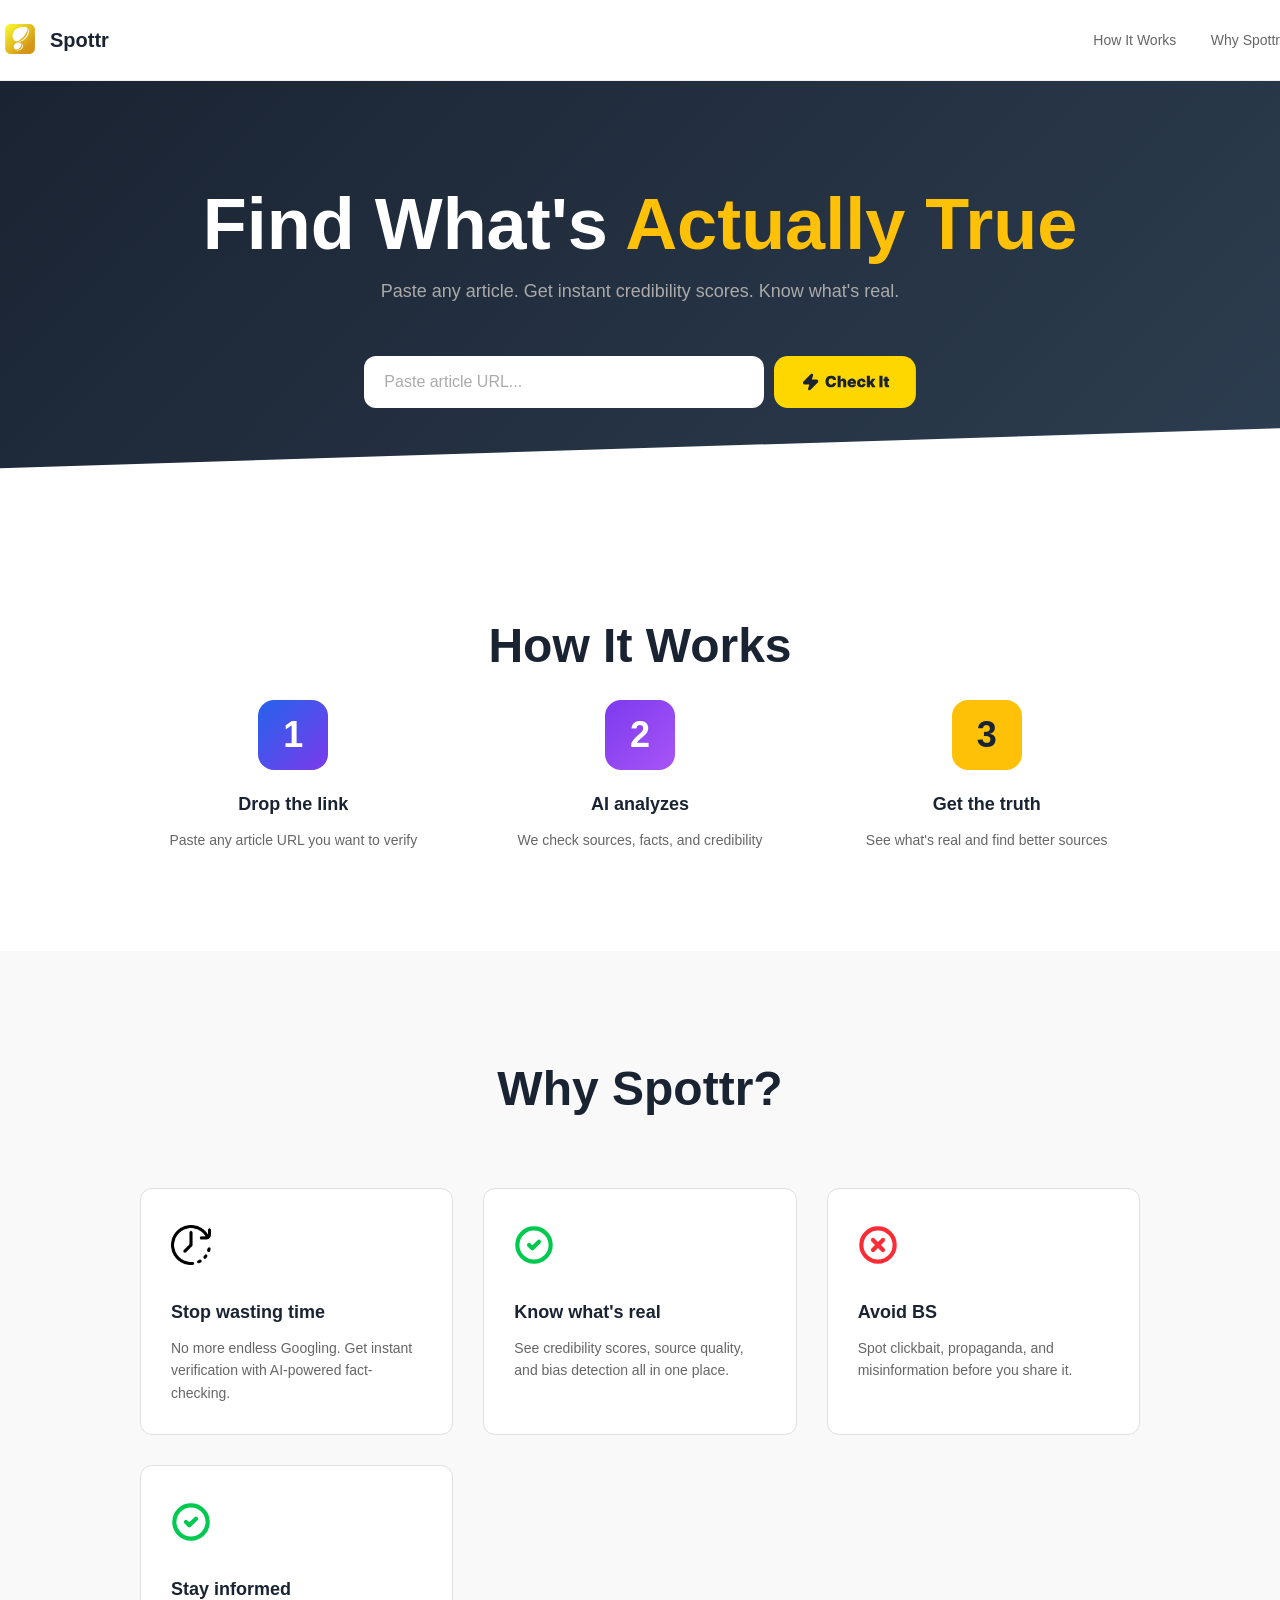
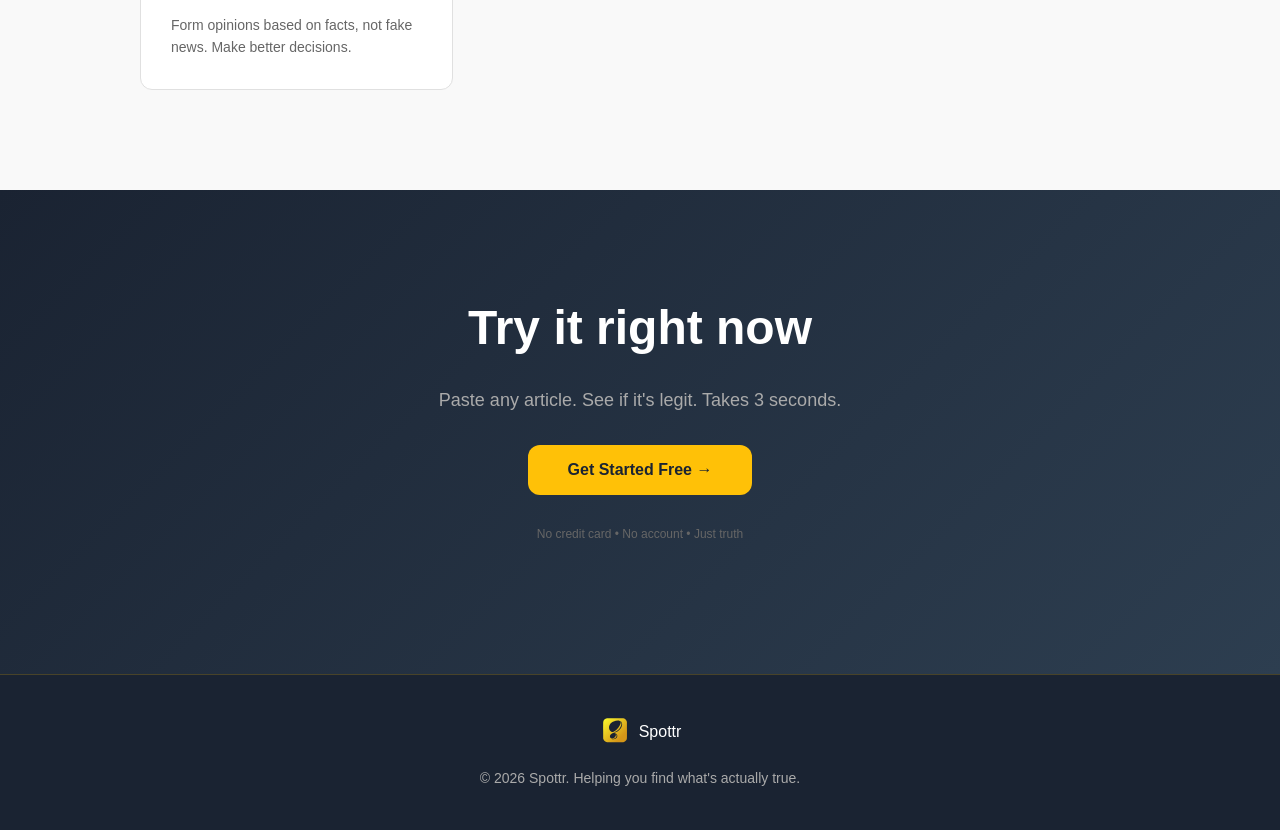
==== spottr/index.html @ 3aa5d0f4 "Add files via upload "update website"" ====
<!DOCTYPE html>
<html lang="en">
<head>
    <meta charset="UTF-8">
    <meta name="viewport" content="width=device-width, initial-scale=1.0">
    <title>Spottr - Fake News Detector</title>
    <link rel="stylesheet" href="style.css">
</head>
<body>
    <!-- HOME PAGE -->
    <div class="home-page" id="homePage">
        <header>
            <div class="logo-section" onclick="goHome()">
                <div class="logo">
                    <img src="img/yellow logo.svg" width="40" height="40" alt="Spottr logo">
                </div>
                <div class="logo-text">Spottr</div>
            </div>
            <nav>
                <a href="#how">How It Works</a>
                <a href="#why">Why Spottr</a>
                
            </nav>
        </header>

        <!-- Hero Section -->
        <section class="hero-section">
            <div class="container">
                <h1>Find What's <span>Actually True</span></h1>
                <p>Paste any article. Get instant credibility scores. Know what's real.</p>

                <div class="input-group">
                    <input type="text" id="homeUrlInput" placeholder="Paste article URL...">
                    <button class="btn-check" onclick="goToDetector()">
                        <img src="img/checkit.svg" alt="Check It">
                    </button>
                </div>
            </div>
        </section>

        <!-- How It Works -->
        <section class="how-works" id="how">
            <div class="container">
                <h2>How It Works</h2>
               
                <div class="steps">
                    <div class="step">
                        <div class="step-number">1</div>
                        <h3>Drop the link</h3>
                        <p>Paste any article URL you want to verify</p>
                    </div>
                    <div class="step">
                        <div class="step-number">2</div>
                        <h3>AI analyzes</h3>
                        <p>We check sources, facts, and credibility</p>
                    </div>
                    <div class="step">
                        <div class="step-number">3</div>
                        <h3>Get the truth</h3>
                        <p>See what's real and find better sources</p>
                    </div>
                </div>
            </div>
        </section>

        <!-- Why Spottr -->
        <section class="why-spottr" id="why">
            <div class="container">
                <h2>Why Spottr?</h2>

                <div class="benefits">
                    <div class="benefit">
                        <div class="benefit-icon"><img src="img/clock.png" width="40" height="40" alt="clock"></div>
                        <h3>Stop wasting time</h3>
                        <p>No more endless Googling. Get instant verification with AI-powered fact-checking.</p>
                    </div>
                    <div class="benefit">
                        <div class="benefit-icon"><img src="img/check.svg" width="40" height="40" alt="check"></div>
                        <h3>Know what's real</h3>
                        <p>See credibility scores, source quality, and bias detection all in one place.</p>
                    </div>
                    <div class="benefit">
                        <div class="benefit-icon"><img src="img/error.svg" width="40" height="40" alt="error"></div>
                        <h3>Avoid BS</h3>
                        <p>Spot clickbait, propaganda, and misinformation before you share it.</p>
                    </div>
                    <div class="benefit">
                        <div class="benefit-icon"><img src="img/check.svg" width="40" height="40" alt="check"></div>
                        <h3>Stay informed</h3>
                        <p>Form opinions based on facts, not fake news. Make better decisions.</p>
                    </div>
                </div>
            </div>
        </section>

        <!-- CTA Section -->
        <section class="cta-section">
            <div class="container">
                <h2>Try it right now</h2>
                <p>Paste any article. See if it's legit. Takes 3 seconds.</p>
                <button class="btn-started" onclick="goToDetector()">Get Started Free →</button>
                <p style="margin-top: 30px; font-size: 12px; color: #666;">No credit card • No account • Just truth</p>
            </div>
        </section>

        <!-- Footer -->
        <footer>
            <div class="footer-logo">
                <div class="logo">
                    <img src="img/yellow logo.svg" width="32" height="32" alt="Spottr logo">
                </div>
                <span>Spottr</span>
            </div>
            <p>&copy; 2026 Spottr. Helping you find what's actually true.</p>
        </footer>
    </div>

    <!-- DETECTOR PAGE -->
    <div class="detector-page" id="detectorPage">
        <button class="back-btn" onclick="goHome()">← Back Home</button>

        <div class="container">
            <div class="detector-header">
                <div class="logo">
                    <img src="img/yellow logo.svg" width="40" height="40" alt="Spottr logo">
                </div>
                <div class="logo-text">Spottr</div>
            </div>

            <div class="detector-hero">
                <h1>Find What's <span>Actually True</span></h1>
                <p>Paste any article. Get instant credibility scores. Know what's real.</p>

                <div class="detector-input-group">
                    <input type="text" id="detectorUrlInput" placeholder="Paste article URL...">
                    <button class="btn-check" id="checkBtn">
                        <img src="img/checkit.svg" alt="Check It">
                    </button>
                </div>
            </div>

            <div class="loading" id="loading">
                <div class="spinner"></div>
                <p>Analyzing article...</p>
            </div>

            <div class="results" id="results">
                <div class="result-header">
                    <div class="url-display" id="resultUrl"></div>
                </div>

                <div class="score-section">
                    <div class="score-circle" id="scoreCircle">
                        <div class="score-inner">
                            <div class="score-number" id="scoreNumber">0</div>
                            <div class="score-label">credibility</div>
                        </div>
                    </div>

                    <div class="score-info">
                        <h3 id="scoreTitle">Analysis Result</h3>
                        <p id="scoreDescription"></p>
                        <div id="riskBadge" class="risk-badge"></div>
                    </div>
                </div>

                <div class="details-section">
                    <div class="detail-box">
                        <h4>✓ Positive Indicators</h4>
                        <ul id="positiveList"></ul>
                    </div>

                    <div class="detail-box negative">
                        <h4>⚠ Warning Signs</h4>
                        <ul id="warningList"></ul>
                    </div>
                </div>

                <button class="btn-reset" id="resetBtn">Check Another Article</button>
            </div>
        </div>
    </div>

    <script>
        // Navigation
        function goHome() {
            document.getElementById('homePage').classList.remove('hidden');
            document.getElementById('detectorPage').classList.remove('active');
            window.scrollTo(0, 0);
        }

        function goToDetector() {
            document.getElementById('homePage').classList.add('hidden');
            document.getElementById('detectorPage').classList.add('active');
            window.scrollTo(0, 0);
            document.getElementById('detectorUrlInput').focus();
        }

        // Demo data generator
        function generateAnalysis(url) {
            const analyses = [
                {
                    score: 78,
                    title: 'Likely Reliable',
                    description: 'This article appears to come from a known news source with credible reporting history. Some minor concerns detected.',
                    risk: 'low',
                    riskText: 'Low Risk',
                    positives: [
                        'From established news outlet',
                        'Multiple cited sources',
                        'Professional writing quality',
                        'Recent publication date'
                    ],
                    warnings: [
                        'Some sensationalized headlines',
                        'Limited peer sources'
                    ]
                },
                {
                    score: 45,
                    title: 'Questionable Credibility',
                    description: 'Multiple warning signs detected. This article contains unverified claims and inconsistent sourcing. Recommend further research.',
                    risk: 'medium',
                    riskText: 'Medium Risk',
                    positives: [
                        'Uses some legitimate sources',
                        'Readable format'
                    ],
                    warnings: [
                        'Unverified claims present',
                        'Sensationalized tone',
                        'Contradictory information',
                        'Unknown author'
                    ]
                },
                {
                    score: 22,
                    title: 'Not Reliable',
                    description: 'This appears to be misinformation. Multiple red flags detected including false claims, missing sources, and typical fake news patterns.',
                    risk: 'high',
                    riskText: 'High Risk - Not Real',
                    positives: [
                        'Has article format'
                    ],
                    warnings: [
                        'Fabricated sources',
                        'False claims detected',
                        'Extreme clickbait language',
                        'No author attribution',
                        'Typical fake news patterns',
                        'Misleading statistics'
                    ]
                },
                {
                    score: 89,
                    title: 'Highly Credible',
                    description: 'Strong indicators of reliability. Article comes from reputable source with verified facts and transparent sourcing.',
                    risk: 'low',
                    riskText: 'Very Low Risk',
                    positives: [
                        'Peer-reviewed sources',
                        'Transparent fact-checking',
                        'Expert citations',
                        'Balanced perspective',
                        'Clear methodology'
                    ],
                    warnings: [
                        'None detected'
                    ]
                },
                {
                    score: 35,
                    title: 'Likely Misinformation',
                    description: 'Strong evidence of false information. Multiple fact-check failures and suspicious patterns identified.',
                    risk: 'high',
                    riskText: 'High Risk - Likely Fake',
                    positives: [
                        'Formatted as news'
                    ],
                    warnings: [
                        'False headline claims',
                        'Unverified quotes',
                        'Photoshopped images detected',
                        'Inflammatory language',
                        'No credible sources',
                        'Proven false before'
                    ]
                }
            ];

            return analyses[Math.floor(Math.random() * analyses.length)];
        }

        function updateScoreCircle(score) {
            const angle = (score / 100) * 360;
            document.getElementById('scoreCircle').style.setProperty('--score-angle', angle + 'deg');
        }

        function displayResults(url, analysis) {
            document.getElementById('resultUrl').textContent = url;
            document.getElementById('scoreNumber').textContent = analysis.score;
            document.getElementById('scoreTitle').textContent = analysis.title;
            document.getElementById('scoreDescription').textContent = analysis.description;

            const badge = document.getElementById('riskBadge');
            badge.textContent = analysis.riskText;
            badge.className = 'risk-badge risk-' + analysis.risk;

            const positiveList = document.getElementById('positiveList');
            positiveList.innerHTML = analysis.positives
                .map(item => `<li><svg width="16" height="16" viewBox="0 0 48 48" fill="none" xmlns="http://www.w3.org/2000/svg" style="flex-shrink: 0;">
                    <path d="M24 44C35.0457 44 44 35.0457 44 24C44 12.9543 35.0457 4 24 4C12.9543 4 4 12.9543 4 24C4 35.0457 12.9543 44 24 44Z" stroke="#4caf50" stroke-width="3" stroke-linecap="round" stroke-linejoin="round"/>
                    <path d="M18 24L22 28L30 20" stroke="#4caf50" stroke-width="3" stroke-linecap="round" stroke-linejoin="round"/>
                </svg>${item}</li>`)
                .join('');

            const warningList = document.getElementById('warningList');
            warningList.innerHTML = analysis.warnings
                .map(item => `<li><svg width="16" height="16" viewBox="0 0 48 48" fill="none" xmlns="http://www.w3.org/2000/svg" style="flex-shrink: 0;">
                    <path d="M24 44C35.0457 44 44 35.0457 44 24C44 12.9543 35.0457 4 24 4C12.9543 4 4 12.9543 4 24C4 35.0457 12.9543 44 24 44Z" stroke="#ff6b6b" stroke-width="3" stroke-linecap="round" stroke-linejoin="round"/>
                    <path d="M30 18L18 30" stroke="#ff6b6b" stroke-width="3" stroke-linecap="round" stroke-linejoin="round"/>
                    <path d="M18 18L30 30" stroke="#ff6b6b" stroke-width="3" stroke-linecap="round" stroke-linejoin="round"/>
                </svg>${item}</li>`)
                .join('');

            updateScoreCircle(analysis.score);
        }

        // Detector events
        const checkBtn = document.getElementById('checkBtn');
        const resetBtn = document.getElementById('resetBtn');
        const detectorUrlInput = document.getElementById('detectorUrlInput');
        const homeUrlInput = document.getElementById('homeUrlInput');

        checkBtn.addEventListener('click', () => {
            const url = detectorUrlInput.value.trim();

            if (!url) {
                alert('Please paste a URL');
                return;
            }

            document.getElementById('loading').style.display = 'block';
            document.getElementById('results').style.display = 'none';

            setTimeout(() => {
                const analysis = generateAnalysis(url);
                displayResults(url, analysis);
                document.getElementById('loading').style.display = 'none';
                document.getElementById('results').style.display = 'block';
            }, 2000);
        });

        resetBtn.addEventListener('click', () => {
            detectorUrlInput.value = '';
            document.getElementById('results').style.display = 'none';
            detectorUrlInput.focus();
        });

        detectorUrlInput.addEventListener('keypress', (e) => {
            if (e.key === 'Enter') {
                checkBtn.click();
            }
        });

        homeUrlInput.addEventListener('keypress', (e) => {
            if (e.key === 'Enter') {
                goToDetector();
                setTimeout(() => {
                    detectorUrlInput.value = homeUrlInput.value;
                    checkBtn.click();
                }, 100);
            }
        });
    </script>
</body>
</html>
---- spottr/style.css ----
* {
            margin: 0;
            padding: 0;
            box-sizing: border-box;
        }

        body {
            font-family: -apple-system, BlinkMacSystemFont, 'Segoe UI', Roboto, sans-serif;
            background: #fff;
            color: #333;
            line-height: 1.6;
        }

        .container {
            max-width: 1200px;
            margin: 0 auto;
            padding: 0 20px;
        }

        /* ===== HEADER ===== */
        header {
            display: flex;
            align-items: center;
            justify-content: space-between;
            padding: 20px 0;
            border-bottom: 1px solid #f0f0f0;
        }

        .logo-section {
            display: flex;
            align-items: center;
            gap: 10px;
            cursor: pointer;
        }

        .logo {
            width: 40px;
            height: 40px;
            display: flex;
            align-items: center;
            justify-content: center;
        }

        .logo svg {
            width: 100%;
            height: 100%;
        }

        .logo-text {
            font-size: 20px;
            font-weight: 600;
            color: #1a2332;
        }

        nav a {
            color: #666;
            text-decoration: none;
            margin-left: 30px;
            font-size: 14px;
            transition: color 0.3s;
        }

        nav a:hover {
            color: #ffc107;
        }

        /* ===== HOME PAGE ===== */
        .home-page {
            display: block;
        }

        .home-page.hidden {
            display: none;
        }

        /* Hero Section */
        .hero-section {
            background: linear-gradient(135deg, #1a2332 0%, #2d3e50 100%);
            color: white;
            padding: 100px 20px;
            text-align: center;
            position: relative;
            overflow: hidden;
        }

        .hero-section::after {
            content: '';
            position: absolute;
            bottom: 0;
            left: 0;
            right: 0;
            height: 80px;
            background: white;
            clip-path: polygon(0 50%, 100% 0, 100% 100%, 0 100%);
        }

        .hero-section .container {
            position: relative;
            z-index: 1;
        }

        .hero-section h1 {
            font-size: 72px;
            font-weight: 700;
            margin-bottom: 10px;
            line-height: 1.2;
        }

        .hero-section h1 span {
            color: #ffc107;
        }

        .hero-section p {
            font-size: 18px;
            color: #aaa;
            max-width: 600px;
            margin: 0 auto 50px;
        }

        .input-group {
            display: flex;
            gap: 10px;
            max-width: 600px;
            margin: 0 auto;
            justify-content: center;
        }

        input[type="text"] {
            flex: 1;
            max-width: 400px;
            padding: 16px 20px;
            border: none;
            border-radius: 12px;
            font-size: 16px;
            background: #fff;
            color: #333;
        }

        input[type="text"]::placeholder {
            color: #aaa;
        }

        .btn-check {
            background: none;
            border: none;
            padding: 0;
            cursor: pointer;
            display: inline-flex;
            align-items: center;
            transition: transform 0.2s ease, opacity 0.2s ease;
        }

        .btn-check img {
            display: block;
            height: 52px;
            width: auto;
        }

        .btn-check:hover {
            transform: translateY(-2px);
            opacity: 0.9;
        }

        .btn-check:active {
            transform: translateY(0);
        }

        .btn-primary {
            padding: 16px 28px;
            background: #ffc107;
            border: none;
            border-radius: 12px;
            font-size: 16px;
            font-weight: 600;
            color: #1a2332;
            cursor: pointer;
            display: inline-flex;
            align-items: center;
            gap: 8px;
            transition: all 0.3s ease;
            white-space: nowrap;
            text-decoration: none;
        }

        .btn-primary:hover {
            background: #ffb300;
            transform: translateY(-2px);
            box-shadow: 0 8px 20px rgba(255, 193, 7, 0.3);
        }

        .btn-primary:active {
            transform: translateY(0);
        }

        /* How It Works */
        .how-works {
            padding: 100px 20px;
            background: white;
        }

        .how-works h2 {
            text-align: center;
            font-size: 48px;
            margin-bottom: 15px;
            color: #1a2332;
        }

        .how-works > p {
            text-align: center;
            color: #999;
            margin-bottom: 60px;
        }

        .steps {
            display: grid;
            grid-template-columns: repeat(auto-fit, minmax(250px, 1fr));
            gap: 40px;
            max-width: 1000px;
            margin: 0 auto;
        }

        .step {
            text-align: center;
        }

        .step-number {
            width: 70px;
            height: 70px;
            background: linear-gradient(135deg, #2563eb 0%, #7c3aed 100%);
            color: white;
            border-radius: 16px;
            display: flex;
            align-items: center;
            justify-content: center;
            font-size: 36px;
            font-weight: 700;
            margin: 0 auto 20px;
        }

        .step:nth-child(2) .step-number {
            background: linear-gradient(135deg, #7c3aed 0%, #a855f7 100%);
        }

        .step:nth-child(3) .step-number {
            background: #ffc107;
            color: #1a2332;
        }

        .step h3 {
            font-size: 18px;
            margin-bottom: 10px;
            color: #1a2332;
        }

        .step p {
            color: #666;
            font-size: 14px;
        }

        /* Why Spottr */
        .why-spottr {
            padding: 100px 20px;
            background: #f9f9f9;
        }

        .why-spottr h2 {
            text-align: center;
            font-size: 48px;
            margin-bottom: 60px;
            color: #1a2332;
        }

        .benefits {
            display: grid;
            grid-template-columns: repeat(auto-fit, minmax(300px, 1fr));
            gap: 30px;
            max-width: 1000px;
            margin: 0 auto;
        }

        .benefit {
            background: white;
            padding: 30px;
            border-radius: 12px;
            border: 1px solid #e0e0e0;
            transition: all 0.3s ease;
        }

        .benefit:hover {
            box-shadow: 0 10px 30px rgba(0, 0, 0, 0.1);
            border-color: #ffc107;
        }

        .benefit-icon {
            font-size: 40px;
            margin-bottom: 15px;
        }

        .benefit h3 {
            font-size: 18px;
            margin-bottom: 10px;
            color: #1a2332;
        }

        .benefit p {
            color: #666;
            font-size: 14px;
            line-height: 1.6;
        }

        /* CTA Section */
        .cta-section {
            padding: 100px 20px;
            background: linear-gradient(135deg, #1a2332 0%, #2d3e50 100%);
            color: white;
            text-align: center;
        }

        .cta-section h2 {
            font-size: 48px;
            margin-bottom: 20px;
        }

        .cta-section p {
            font-size: 18px;
            color: #aaa;
            margin-bottom: 30px;
        }

        .btn-started {
            padding: 16px 40px;
            background: #ffc107;
            border: none;
            border-radius: 12px;
            font-size: 16px;
            font-weight: 600;
            color: #1a2332;
            cursor: pointer;
            display: inline-flex;
            align-items: center;
            gap: 10px;
            transition: all 0.3s ease;
            text-decoration: none;
        }

        .btn-started:hover {
            background: #ffb300;
            transform: translateY(-2px);
            box-shadow: 0 8px 20px rgba(255, 193, 7, 0.3);
        }

        /* Footer */
        footer {
            background: #1a2332;
            color: white;
            padding: 40px 20px;
            text-align: center;
            border-top: 1px solid rgba(255, 193, 7, 0.2);
        }

        .footer-logo {
            display: inline-flex;
            align-items: center;
            gap: 8px;
            margin-bottom: 20px;
        }

        .footer-logo .logo {
            width: 32px;
            height: 32px;
            font-size: 18px;
        }

        footer p {
            color: #aaa;
            font-size: 14px;
        }

        /* ===== DETECTOR PAGE ===== */
        .detector-page {
            display: none;
            background: linear-gradient(135deg, #1a2332 0%, #2d3e50 100%);
            color: white;
            min-height: 100vh;
            padding: 20px;
        }

        .detector-page.active {
            display: block;
        }

        .detector-page .container {
            max-width: 900px;
        }

        .detector-header {
            display: flex;
            align-items: center;
            gap: 10px;
            margin-bottom: 60px;
            padding-top: 20px;
        }

        .detector-header .logo {
            width: 40px;
            height: 40px;
            font-size: 24px;
        }

        .detector-header .logo-text {
            font-size: 24px;
            font-weight: 600;
            letter-spacing: -0.5px;
            color: white;
        }

        .back-btn {
            position: absolute;
            top: 20px;
            right: 20px;
            padding: 10px 20px;
            background: rgba(255, 193, 7, 0.2);
            border: 1px solid #ffc107;
            color: #ffc107;
            border-radius: 8px;
            cursor: pointer;
            font-size: 14px;
            font-weight: 600;
            transition: all 0.3s ease;
        }

        .back-btn:hover {
            background: #ffc107;
            color: #1a2332;
        }

        .detector-hero {
            text-align: center;
            margin-bottom: 50px;
        }

        .detector-hero h1 {
            font-size: 64px;
            font-weight: 700;
            margin-bottom: 10px;
            line-height: 1.1;
        }

        .detector-hero h1 span {
            color: #ffc107;
        }

        .detector-hero p {
            font-size: 18px;
            color: #aaa;
            margin-bottom: 40px;
        }

        .detector-input-group {
            display: flex;
            gap: 10px;
            margin-bottom: 40px;
            max-width: 600px;
            margin-left: auto;
            margin-right: auto;
        }

        .detector-input-group input {
            flex: 1;
            padding: 16px 20px;
            border: none;
            border-radius: 12px;
            font-size: 16px;
            background: #fff;
            color: #333;
        }

        .loading {
            display: none;
            text-align: center;
            margin: 40px 0;
        }

        .spinner {
            width: 40px;
            height: 40px;
            border: 3px solid rgba(255, 193, 7, 0.3);
            border-top: 3px solid #ffc107;
            border-radius: 50%;
            animation: spin 0.8s linear infinite;
            margin: 0 auto 20px;
        }

        @keyframes spin {
            to { transform: rotate(360deg); }
        }

        .results {
            display: none;
            background: rgba(255, 255, 255, 0.05);
            border: 1px solid rgba(255, 193, 7, 0.2);
            border-radius: 16px;
            padding: 40px;
            animation: slideUp 0.5s ease;
        }

        @keyframes slideUp {
            from {
                opacity: 0;
                transform: translateY(20px);
            }
            to {
                opacity: 1;
                transform: translateY(0);
            }
        }

        .result-header {
            margin-bottom: 30px;
        }

        .url-display {
            font-size: 14px;
            color: #aaa;
            word-break: break-all;
            margin-bottom: 20px;
        }

        .score-section {
            display: flex;
            align-items: center;
            gap: 30px;
            margin-bottom: 40px;
            padding-bottom: 40px;
            border-bottom: 1px solid rgba(255, 193, 7, 0.1);
        }

        .score-circle {
            width: 140px;
            height: 140px;
            border-radius: 50%;
            background: conic-gradient(#ffc107 var(--score-angle), rgba(255, 193, 7, 0.1) 0);
            display: flex;
            align-items: center;
            justify-content: center;
            flex-shrink: 0;
            position: relative;
        }

        .score-inner {
            width: 130px;
            height: 130px;
            background: #1a2332;
            border-radius: 50%;
            display: flex;
            flex-direction: column;
            align-items: center;
            justify-content: center;
        }

        .score-number {
            font-size: 48px;
            font-weight: 700;
        }

        .score-label {
            font-size: 12px;
            color: #aaa;
            text-transform: uppercase;
            letter-spacing: 1px;
        }

        .score-info h3 {
            font-size: 28px;
            margin-bottom: 10px;
        }

        .score-info p {
            color: #aaa;
            line-height: 1.6;
            margin-bottom: 15px;
        }

        .risk-badge {
            display: inline-block;
            padding: 8px 16px;
            border-radius: 8px;
            font-size: 14px;
            font-weight: 600;
            margin-top: 10px;
        }

        .risk-high {
            background: rgba(244, 67, 54, 0.2);
            color: #ff6b6b;
        }

        .risk-medium {
            background: rgba(255, 193, 7, 0.2);
            color: #ffc107;
        }

        .risk-low {
            background: rgba(76, 175, 80, 0.2);
            color: #4caf50;
        }

        .details-section {
            display: grid;
            grid-template-columns: 1fr 1fr;
            gap: 30px;
        }

        .detail-box h4 {
            font-size: 16px;
            margin-bottom: 15px;
            color: #ffc107;
            text-transform: uppercase;
            font-size: 12px;
            letter-spacing: 1px;
        }

        .detail-box ul {
            list-style: none;
        }

        .detail-box li {
            padding: 8px 0;
            color: #aaa;
            font-size: 14px;
            display: flex;
            align-items: flex-start;
            gap: 10px;
        }

        .detail-box li svg {
            margin-top: 2px;
        }

        .btn-reset {
            margin-top: 30px;
            padding: 12px 24px;
            background: transparent;
            border: 1px solid #ffc107;
            border-radius: 8px;
            color: #ffc107;
            cursor: pointer;
            font-size: 14px;
            font-weight: 600;
            transition: all 0.3s ease;
        }

        .btn-reset:hover {
            background: #ffc107;
            color: #1a2332;
        }

        @media (max-width: 768px) {
            .hero-section h1 {
                font-size: 40px;
            }

            .detector-hero h1 {
                font-size: 40px;
            }

            .input-group, .detector-input-group {
                flex-direction: column;
            }

            .score-section {
                flex-direction: column;
                text-align: center;
            }

            .details-section {
                grid-template-columns: 1fr;
            }

            nav {
                display: none;
            }
        }
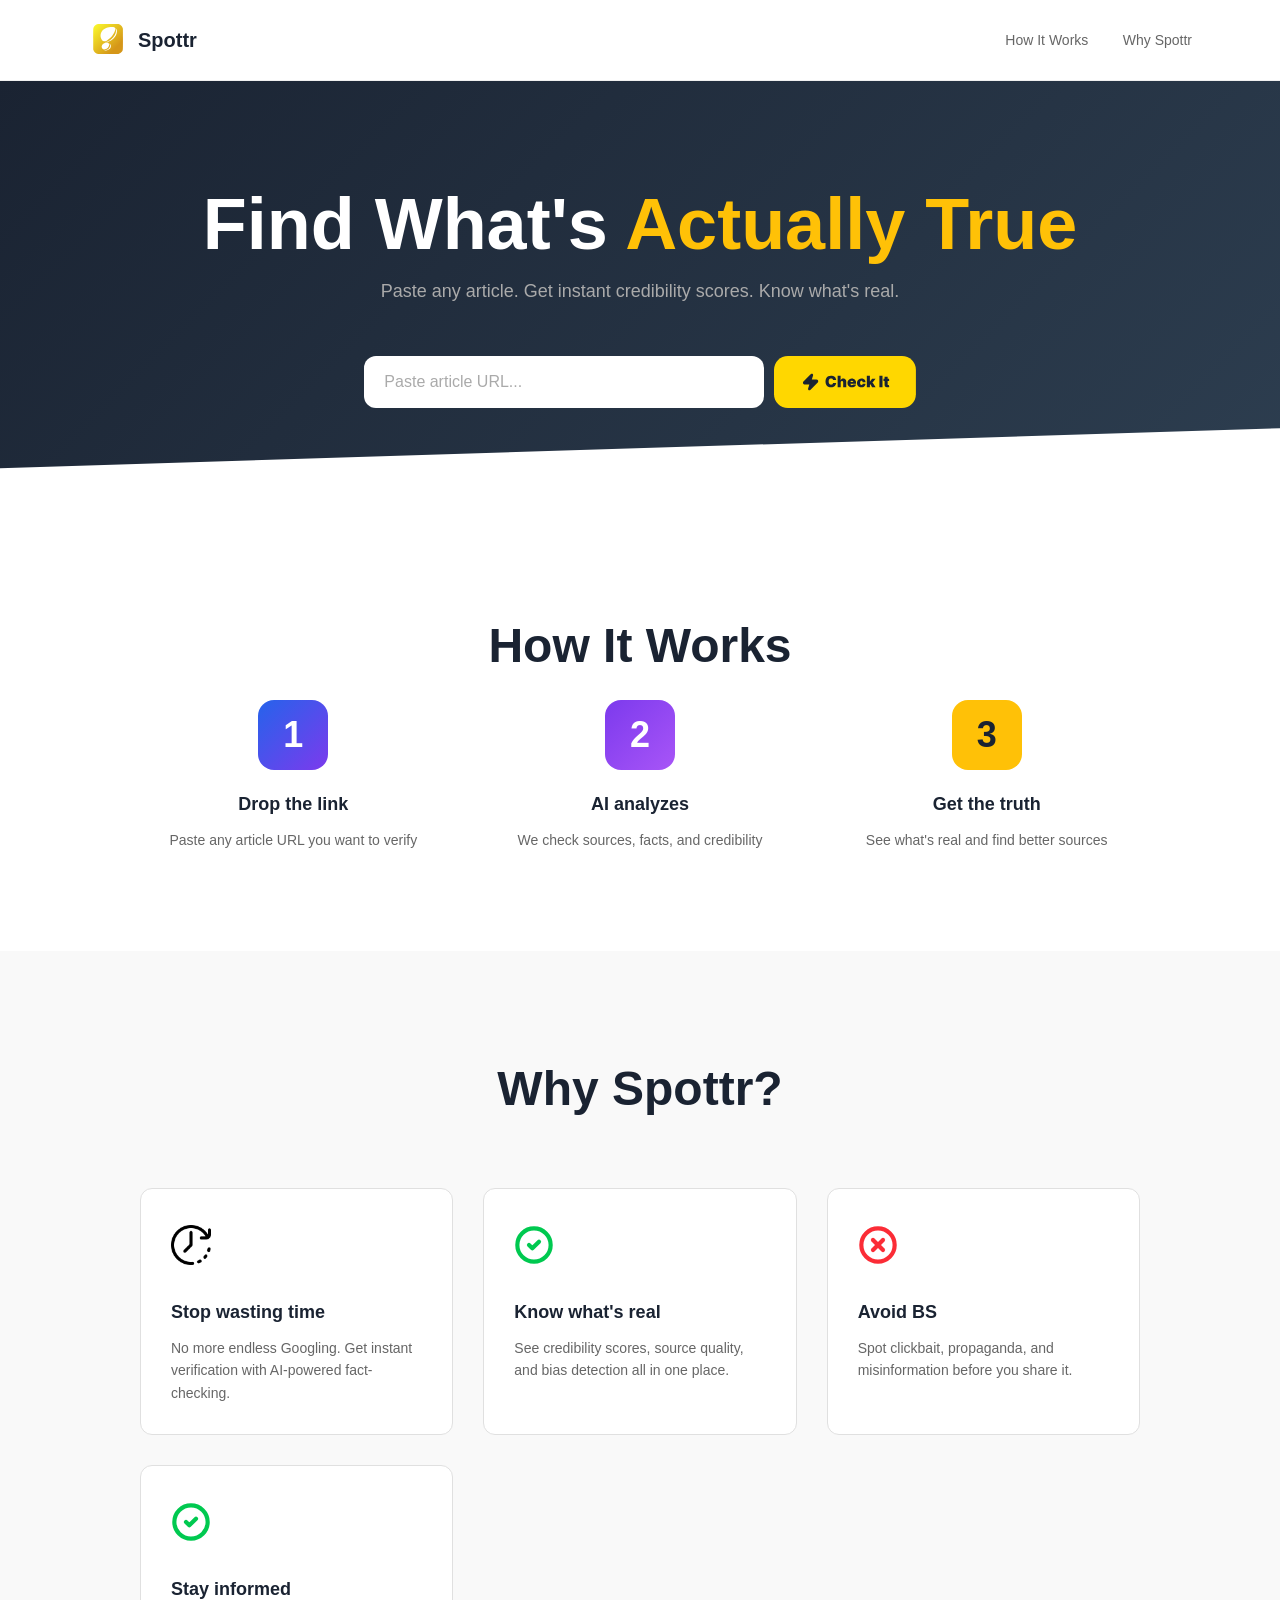
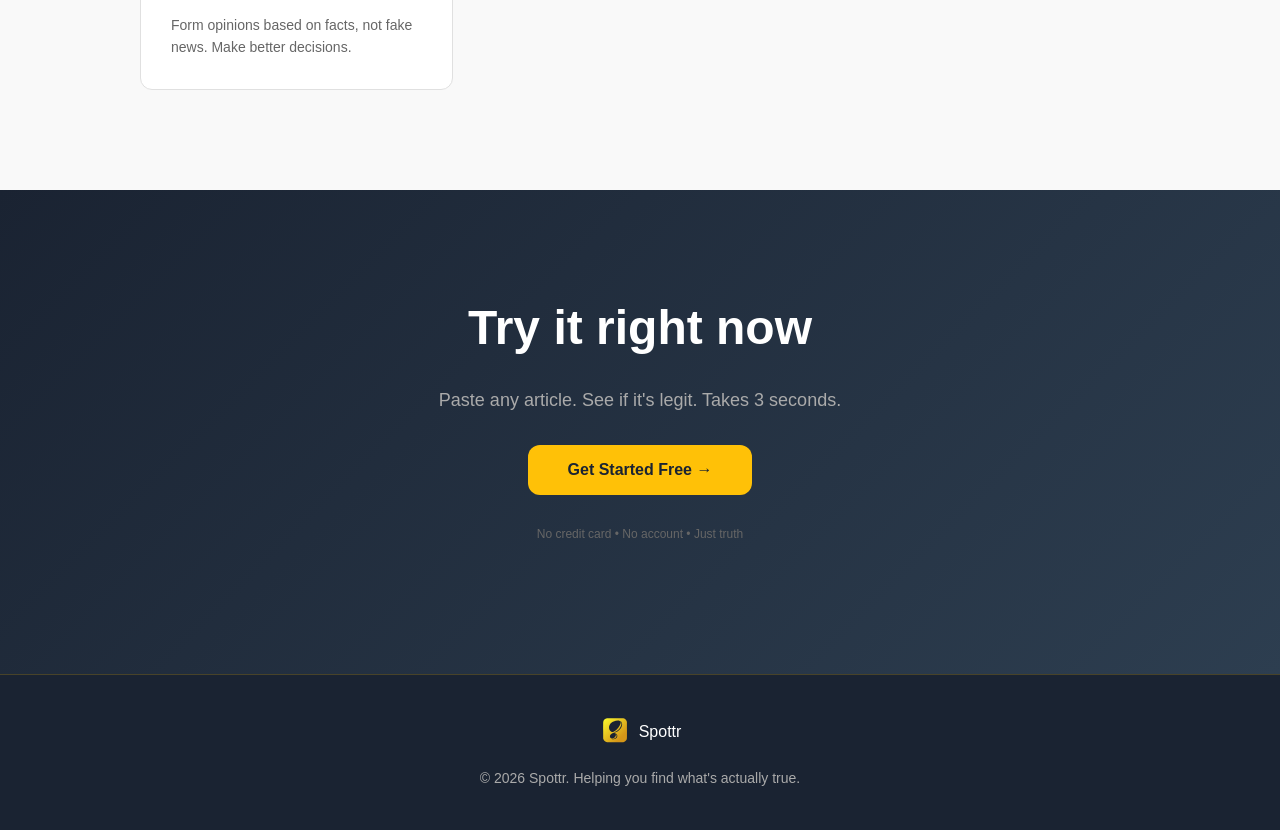
==== commit f5ca0b27: "commit 5" ====
--- a/spottr/index.html
+++ b/spottr/index.html
@@ -10,17 +10,23 @@
     <!-- HOME PAGE -->
     <div class="home-page" id="homePage">
         <header>
-            <div class="logo-section" onclick="goHome()">
-                <div class="logo">
-                    <img src="img/yellow logo.svg" width="40" height="40" alt="Spottr logo">
-                </div>
-                <div class="logo-text">Spottr</div>
-            </div>
-            <nav>
-                <a href="#how">How It Works</a>
-                <a href="#why">Why Spottr</a>
-                
-            </nav>
+            <div class="container header-inner">
+                <div class="logo-section" onclick="goHome()">
+                    <div class="logo">
+                        <img src="img/yellow logo.svg" width="40" height="40" alt="Spottr logo">
+                    </div>
+                    <div class="logo-text">Spottr</div>
+                </div>
+                <nav id="mainNav">
+                    <a href="#how" onclick="closeNav()">How It Works</a>
+                    <a href="#why" onclick="closeNav()">Why Spottr</a>
+                </nav>
+                <button class="nav-toggle" id="navToggle" aria-label="Toggle navigation">
+                    <span></span>
+                    <span></span>
+                    <span></span>
+                </button>
+            </div>
         </header>
 
         <!-- Hero Section -->
@@ -182,6 +188,20 @@
     </div>
 
     <script>
+        // Hamburger nav toggle
+        const navToggle = document.getElementById('navToggle');
+        const mainNav = document.getElementById('mainNav');
+
+        navToggle.addEventListener('click', () => {
+            mainNav.classList.toggle('open');
+            navToggle.classList.toggle('open');
+        });
+
+        function closeNav() {
+            mainNav.classList.remove('open');
+            navToggle.classList.remove('open');
+        }
+
         // Navigation
         function goHome() {
             document.getElementById('homePage').classList.remove('hidden');
--- a/spottr/style.css
+++ b/spottr/style.css
@@ -14,16 +14,52 @@
         .container {
             max-width: 1200px;
             margin: 0 auto;
-            padding: 0 20px;
+            padding: 0 48px;
         }
 
         /* ===== HEADER ===== */
         header {
+            border-bottom: 1px solid #f0f0f0;
+            position: relative;
+        }
+
+        .header-inner {
             display: flex;
             align-items: center;
             justify-content: space-between;
-            padding: 20px 0;
-            border-bottom: 1px solid #f0f0f0;
+            padding-top: 20px;
+            padding-bottom: 20px;
+        }
+
+        .nav-toggle {
+            display: none;
+            flex-direction: column;
+            gap: 5px;
+            background: none;
+            border: none;
+            cursor: pointer;
+            padding: 6px;
+        }
+
+        .nav-toggle span {
+            display: block;
+            width: 24px;
+            height: 2px;
+            background: #1a2332;
+            border-radius: 2px;
+            transition: all 0.3s ease;
+        }
+
+        .nav-toggle.open span:nth-child(1) {
+            transform: translateY(7px) rotate(45deg);
+        }
+
+        .nav-toggle.open span:nth-child(2) {
+            opacity: 0;
+        }
+
+        .nav-toggle.open span:nth-child(3) {
+            transform: translateY(-7px) rotate(-45deg);
         }
 
         .logo-section {
@@ -677,7 +713,36 @@
                 grid-template-columns: 1fr;
             }
 
+            .nav-toggle {
+                display: flex;
+            }
+
             nav {
                 display: none;
+                position: absolute;
+                top: 100%;
+                left: 0;
+                right: 0;
+                background: white;
+                flex-direction: column;
+                padding: 10px 48px 20px;
+                border-bottom: 1px solid #f0f0f0;
+                box-shadow: 0 8px 20px rgba(0, 0, 0, 0.08);
+                z-index: 100;
+            }
+
+            nav.open {
+                display: flex;
+            }
+
+            nav a {
+                margin-left: 0;
+                padding: 12px 0;
+                font-size: 16px;
+                border-bottom: 1px solid #f5f5f5;
+            }
+
+            nav a:last-child {
+                border-bottom: none;
             }
         }
